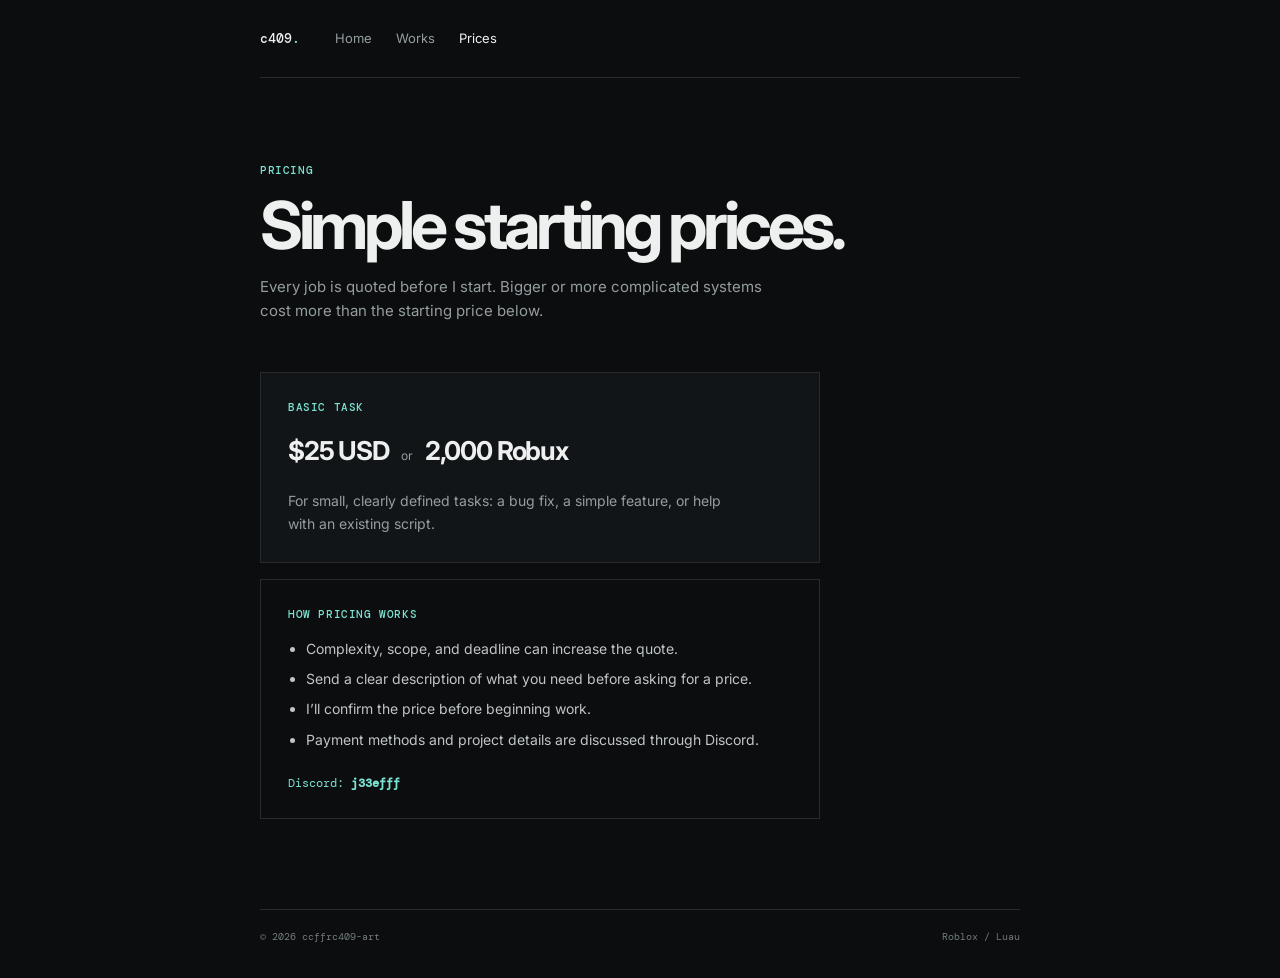
==== prices.html @ 84c1558b "Add simple home works and pricing pages" ====
<!doctype html>
<html lang="en">
  <head>
    <meta charset="UTF-8" /><meta name="viewport" content="width=device-width, initial-scale=1.0" />
    <meta name="description" content="Pricing for scripting work by ccffrc409-art." />
    <title>Prices | ccffrc409-art</title>
    <link rel="preconnect" href="https://fonts.googleapis.com" /><link rel="preconnect" href="https://fonts.gstatic.com" crossorigin />
    <link href="https://fonts.googleapis.com/css2?family=DM+Mono:wght@400;500&family=Inter:wght@400;500;600;700&display=swap" rel="stylesheet" />
    <link rel="stylesheet" href="style.css?v=20260714" />
  </head>
  <body>
    <header class="site-header"><a class="brand" href="index.html">c409<span>.</span></a><nav><a href="index.html">Home</a><a href="works.html">Works</a><a class="selected" href="prices.html">Prices</a></nav></header>
    <main class="page"><p class="eyebrow">Pricing</p><h1>Simple starting prices.</h1><p class="page-intro">Every job is quoted before I start. Bigger or more complicated systems cost more than the starting price below.</p><section class="price-card"><p class="eyebrow">Basic task</p><div class="price"><strong>$25 USD</strong><span>or</span><strong>2,000 Robux</strong></div><p>For small, clearly defined tasks: a bug fix, a simple feature, or help with an existing script.</p></section><section class="terms"><p class="eyebrow">How pricing works</p><ul><li>Complexity, scope, and deadline can increase the quote.</li><li>Send a clear description of what you need before asking for a price.</li><li>I’ll confirm the price before beginning work.</li><li>Payment methods and project details are discussed through Discord.</li></ul><p class="discord-contact">Discord: <b>j33efff</b></p></section></main>
    <footer><span>© 2026 ccffrc409-art</span><span>Roblox / Luau</span></footer>
  </body>
</html>
---- style.css ----
:root { --bg:#0b0d0f; --panel:#111518; --line:#252b2f; --text:#eef0ef; --muted:#959da0; --accent:#7be3d2; }
* { box-sizing:border-box; }
html, body { margin:0; background:var(--bg); color:var(--text); }
body { font:14px/1.65 Inter, Arial, sans-serif; }
.site-header, main, footer { width:min(760px, calc(100% - 40px)); margin:auto; }
.site-header { height:78px; border-bottom:1px solid var(--line); display:flex; align-items:center; gap:35px; }
.brand { font:500 13px 'DM Mono'; text-decoration:none; color:var(--text); }
.brand span, .eyebrow { color:var(--accent); }
nav { display:flex; gap:24px; }
nav a { color:var(--muted); font-size:13px; text-decoration:none; }
nav a:hover, nav .selected { color:var(--text); }
.home { padding:102px 0 92px; }
.eyebrow { font:500 11px 'DM Mono'; letter-spacing:.055em; text-transform:uppercase; margin:0; }
.home h1, .page h1 { font-size:clamp(42px, 6vw, 66px); letter-spacing:-.065em; line-height:1.01; margin:15px 0 22px; }
.intro { max-width:470px; margin:0; color:var(--muted); font-size:16px; }
.about-card { max-width:590px; margin-top:64px; padding:25px 27px; background:var(--panel); border:1px solid var(--line); }
.about-card > p:last-child { margin:15px 0 0; color:#c3c9c9; }
.links { max-width:590px; margin-top:14px; border-top:1px solid var(--line); }
.links a, .links div { display:grid; grid-template-columns:110px 1fr auto; align-items:center; padding:17px 2px; border-bottom:1px solid var(--line); color:var(--text); text-decoration:none; }
.links a:hover { color:var(--accent); }
.links span, .video-link span { font:11px 'DM Mono'; color:var(--muted); }
.links b { font-weight:500; }
.links i, .video-link i { font:12px 'DM Mono'; font-style:normal; }
.page { padding:85px 0 90px; }
.page h1 { margin-bottom:16px; }
.page-intro { max-width:510px; color:var(--muted); font-size:15px; margin:0 0 48px; }
.work-list { border-top:1px solid var(--line); max-width:660px; }
.video-link { display:grid; grid-template-columns:65px 1fr auto; align-items:center; gap:15px; min-height:90px; padding:18px 2px; border-bottom:1px solid var(--line); color:var(--text); text-decoration:none; }
.video-link:hover b, .video-link:hover i { color:var(--accent); }
.video-link b { display:block; font-size:16px; font-weight:500; }
.video-link small { color:var(--muted); font:11px 'DM Mono'; }
.note { margin-top:25px; color:var(--muted); font-size:12px; }
.price-card, .terms { max-width:560px; border:1px solid var(--line); padding:27px; }
.price-card { background:var(--panel); margin-bottom:16px; }
.price { display:flex; align-items:baseline; gap:12px; margin:16px 0; }
.price strong { font-size:26px; letter-spacing:-.045em; }
.price span { color:var(--muted); font-size:12px; }
.price-card > p:last-child { color:var(--muted); margin:0; max-width:440px; }
.terms ul { padding-left:18px; margin:16px 0 24px; color:#c0c5c5; }
.terms li { margin:7px 0; }
.discord-contact { color:var(--accent); font:12px 'DM Mono'; margin:0; }
footer { border-top:1px solid var(--line); display:flex; justify-content:space-between; padding:20px 0 35px; color:#727b7e; font:10px 'DM Mono'; }
@media (max-width:560px) { .site-header, main, footer { width:min(100% - 30px, 760px); } .site-header { height:66px; gap:25px; } nav { gap:15px; } .home { padding:72px 0; } .page { padding:65px 0; } .home h1, .page h1 { font-size:47px; } .links a, .links div { grid-template-columns:85px 1fr auto; } .video-link { grid-template-columns:40px 1fr; } .video-link i { grid-column:2; } .price { display:block; } .price span { display:block; margin:4px 0; } .about-card, .price-card, .terms { padding:22px; } footer { font-size:8px; } }
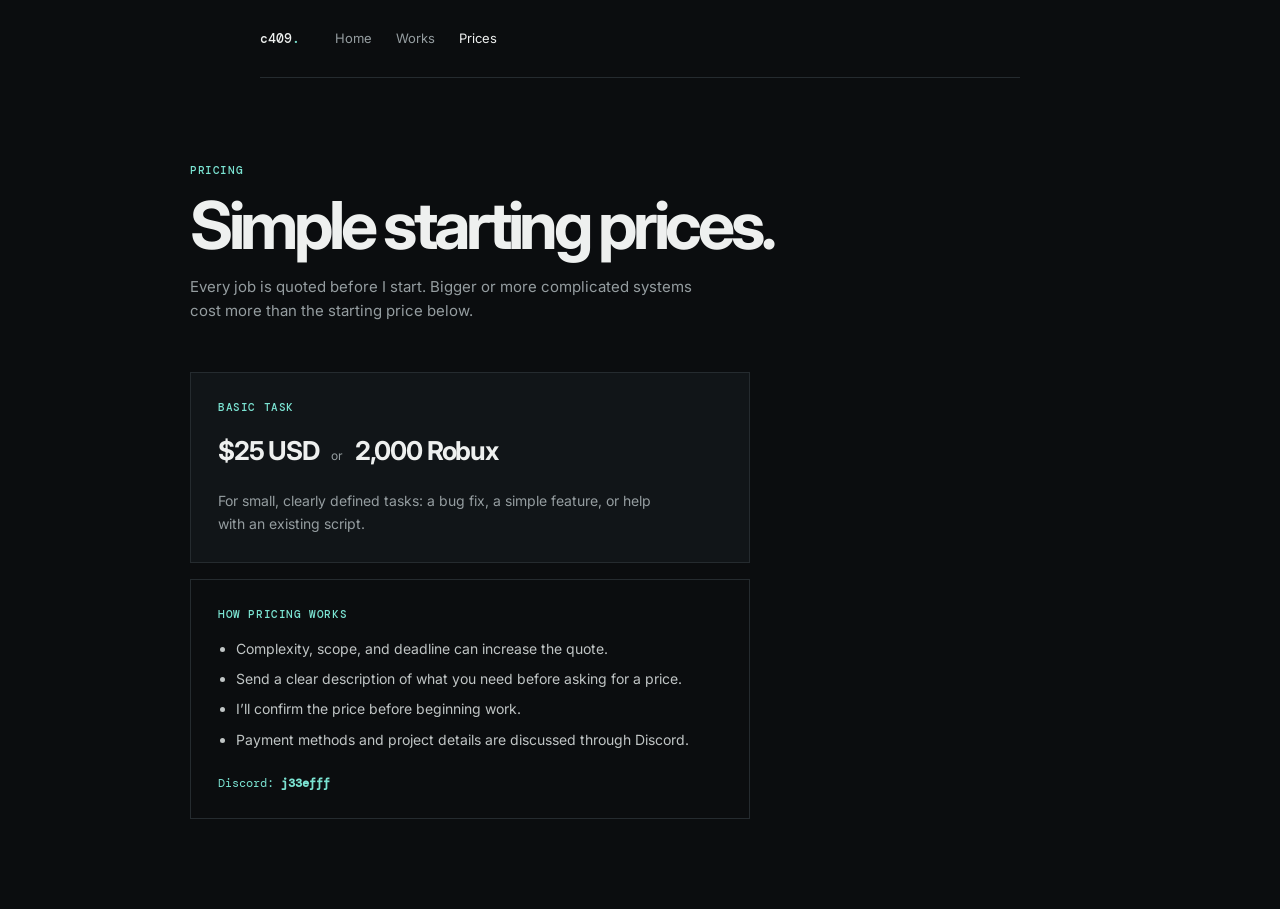
==== commit e7911505: "Remove site footer text" ====
--- a/prices.html
+++ b/prices.html
@@ -6,11 +6,11 @@
     <title>Prices | ccffrc409-art</title>
     <link rel="preconnect" href="https://fonts.googleapis.com" /><link rel="preconnect" href="https://fonts.gstatic.com" crossorigin />
     <link href="https://fonts.googleapis.com/css2?family=DM+Mono:wght@400;500&family=Inter:wght@400;500;600;700&display=swap" rel="stylesheet" />
-    <link rel="stylesheet" href="style.css?v=20260714" />
+    <link rel="stylesheet" href="style.css?v=20260714-2" />
   </head>
   <body>
-    <header class="site-header"><a class="brand" href="index.html">c409<span>.</span></a><nav><a href="index.html">Home</a><a href="works.html">Works</a><a class="selected" href="prices.html">Prices</a></nav></header>
+    <header class="site-header"><a class="brand" href="index.html?v=2">c409<span>.</span></a><nav><a href="index.html?v=2">Home</a><a href="works.html?v=2">Works</a><a class="selected" href="prices.html?v=2">Prices</a></nav></header>
     <main class="page"><p class="eyebrow">Pricing</p><h1>Simple starting prices.</h1><p class="page-intro">Every job is quoted before I start. Bigger or more complicated systems cost more than the starting price below.</p><section class="price-card"><p class="eyebrow">Basic task</p><div class="price"><strong>$25 USD</strong><span>or</span><strong>2,000 Robux</strong></div><p>For small, clearly defined tasks: a bug fix, a simple feature, or help with an existing script.</p></section><section class="terms"><p class="eyebrow">How pricing works</p><ul><li>Complexity, scope, and deadline can increase the quote.</li><li>Send a clear description of what you need before asking for a price.</li><li>I’ll confirm the price before beginning work.</li><li>Payment methods and project details are discussed through Discord.</li></ul><p class="discord-contact">Discord: <b>j33efff</b></p></section></main>
-    <footer><span>© 2026 ccffrc409-art</span><span>Roblox / Luau</span></footer>
+    
   </body>
 </html>
--- a/style.css
+++ b/style.css
@@ -15,20 +15,20 @@
 .intro { max-width:470px; margin:0; color:var(--muted); font-size:16px; }
 .about-card { max-width:590px; margin-top:64px; padding:25px 27px; background:var(--panel); border:1px solid var(--line); }
 .about-card > p:last-child { margin:15px 0 0; color:#c3c9c9; }
-.links { max-width:590px; margin-top:14px; border-top:1px solid var(--line); }
-.links a, .links div { display:grid; grid-template-columns:110px 1fr auto; align-items:center; padding:17px 2px; border-bottom:1px solid var(--line); color:var(--text); text-decoration:none; }
-.links a:hover { color:var(--accent); }
-.links span, .video-link span { font:11px 'DM Mono'; color:var(--muted); }
-.links b { font-weight:500; }
-.links i, .video-link i { font:12px 'DM Mono'; font-style:normal; }
-.page { padding:85px 0 90px; }
+.socials { display:flex; gap:12px; margin-top:25px; }
+.social { width:54px; height:54px; display:grid; place-items:center; border:1px solid var(--line); color:var(--text); text-decoration:none; background:var(--panel); font-size:21px; }
+.social:hover { color:var(--accent); border-color:var(--accent); }
+.social img { width:22px; height:22px; display:block; }
+.social span { position:absolute; width:1px; height:1px; padding:0; margin:-1px; overflow:hidden; clip:rect(0,0,0,0); white-space:nowrap; border:0; }
+.page { width:min(900px, calc(100% - 40px)); padding:85px 0 90px; }
 .page h1 { margin-bottom:16px; }
 .page-intro { max-width:510px; color:var(--muted); font-size:15px; margin:0 0 48px; }
-.work-list { border-top:1px solid var(--line); max-width:660px; }
-.video-link { display:grid; grid-template-columns:65px 1fr auto; align-items:center; gap:15px; min-height:90px; padding:18px 2px; border-bottom:1px solid var(--line); color:var(--text); text-decoration:none; }
-.video-link:hover b, .video-link:hover i { color:var(--accent); }
-.video-link b { display:block; font-size:16px; font-weight:500; }
-.video-link small { color:var(--muted); font:11px 'DM Mono'; }
+.video-grid { display:grid; grid-template-columns:repeat(2, 1fr); gap:18px; max-width:900px; }
+.video-grid article { border:1px solid var(--line); background:var(--panel); overflow:hidden; }
+.video-grid video { width:100%; display:block; aspect-ratio:16/9; object-fit:cover; background:#060708; }
+.video-grid article > div { display:flex; align-items:center; gap:12px; padding:13px 15px; }
+.video-grid span { color:var(--accent); font:11px 'DM Mono'; }
+.video-grid b { font-size:14px; font-weight:500; }
 .note { margin-top:25px; color:var(--muted); font-size:12px; }
 .price-card, .terms { max-width:560px; border:1px solid var(--line); padding:27px; }
 .price-card { background:var(--panel); margin-bottom:16px; }
@@ -40,4 +40,4 @@
 .terms li { margin:7px 0; }
 .discord-contact { color:var(--accent); font:12px 'DM Mono'; margin:0; }
 footer { border-top:1px solid var(--line); display:flex; justify-content:space-between; padding:20px 0 35px; color:#727b7e; font:10px 'DM Mono'; }
-@media (max-width:560px) { .site-header, main, footer { width:min(100% - 30px, 760px); } .site-header { height:66px; gap:25px; } nav { gap:15px; } .home { padding:72px 0; } .page { padding:65px 0; } .home h1, .page h1 { font-size:47px; } .links a, .links div { grid-template-columns:85px 1fr auto; } .video-link { grid-template-columns:40px 1fr; } .video-link i { grid-column:2; } .price { display:block; } .price span { display:block; margin:4px 0; } .about-card, .price-card, .terms { padding:22px; } footer { font-size:8px; } }
+@media (max-width:560px) { .site-header, main, footer, .page { width:min(100% - 30px, 760px); } .site-header { height:66px; gap:25px; } nav { gap:15px; } .home { padding:72px 0; } .page { padding:65px 0; } .home h1, .page h1 { font-size:47px; } .video-grid { grid-template-columns:1fr; } .price { display:block; } .price span { display:block; margin:4px 0; } .about-card, .price-card, .terms { padding:22px; } footer { font-size:8px; } }
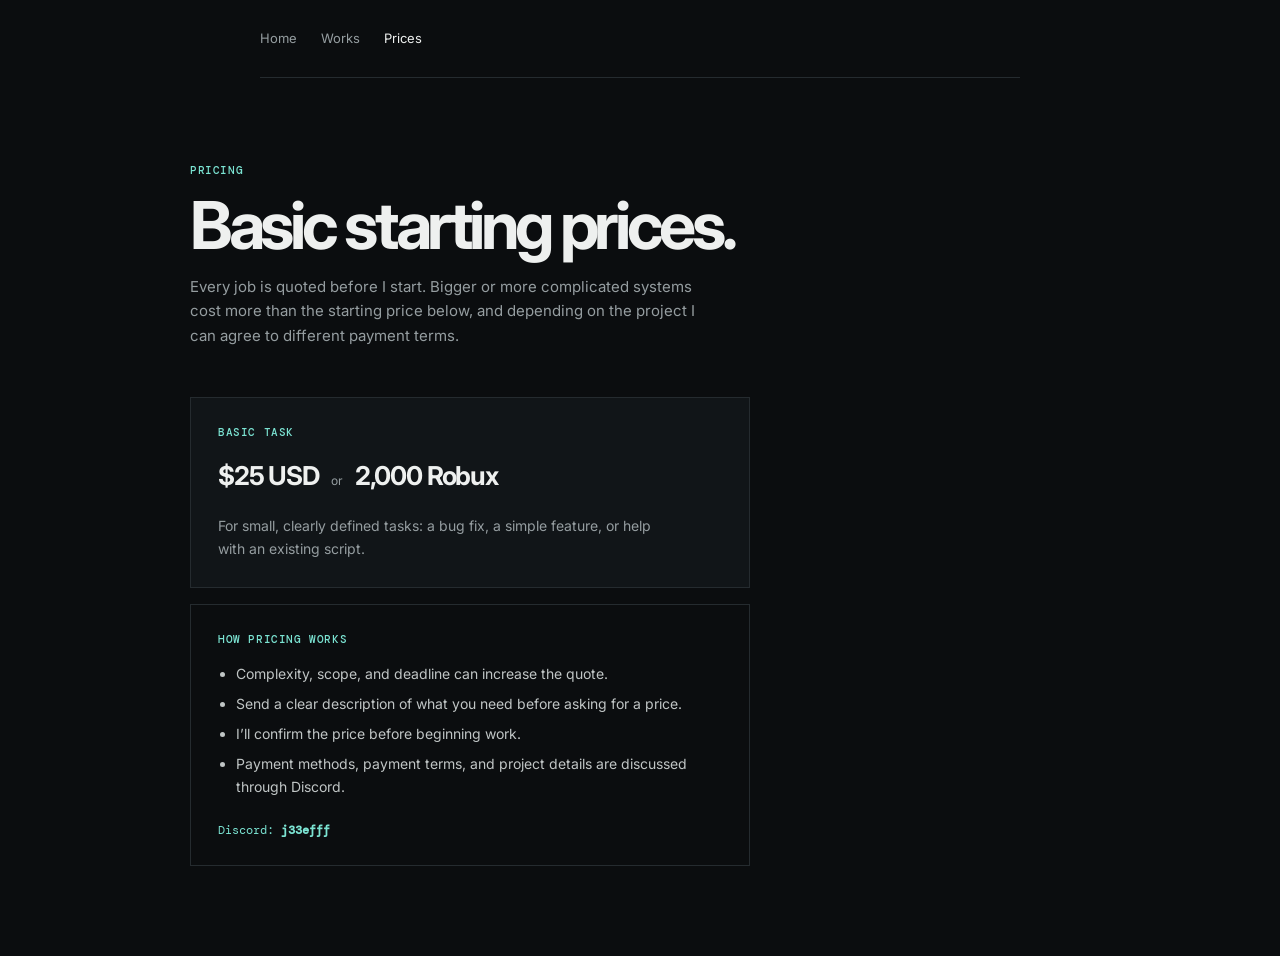
==== commit 8e73984f: "Update pricing terms and simplify navigation" ====
--- a/prices.html
+++ b/prices.html
@@ -9,8 +9,8 @@
     <link rel="stylesheet" href="style.css?v=20260714-2" />
   </head>
   <body>
-    <header class="site-header"><a class="brand" href="index.html?v=2">c409<span>.</span></a><nav><a href="index.html?v=2">Home</a><a href="works.html?v=2">Works</a><a class="selected" href="prices.html?v=2">Prices</a></nav></header>
-    <main class="page"><p class="eyebrow">Pricing</p><h1>Simple starting prices.</h1><p class="page-intro">Every job is quoted before I start. Bigger or more complicated systems cost more than the starting price below.</p><section class="price-card"><p class="eyebrow">Basic task</p><div class="price"><strong>$25 USD</strong><span>or</span><strong>2,000 Robux</strong></div><p>For small, clearly defined tasks: a bug fix, a simple feature, or help with an existing script.</p></section><section class="terms"><p class="eyebrow">How pricing works</p><ul><li>Complexity, scope, and deadline can increase the quote.</li><li>Send a clear description of what you need before asking for a price.</li><li>I’ll confirm the price before beginning work.</li><li>Payment methods and project details are discussed through Discord.</li></ul><p class="discord-contact">Discord: <b>j33efff</b></p></section></main>
+    <header class="site-header"><nav><a href="index.html?v=2">Home</a><a href="works.html?v=2">Works</a><a class="selected" href="prices.html?v=2">Prices</a></nav></header>
+    <main class="page"><p class="eyebrow">Pricing</p><h1>Basic starting prices.</h1><p class="page-intro">Every job is quoted before I start. Bigger or more complicated systems cost more than the starting price below, and depending on the project I can agree to different payment terms.</p><section class="price-card"><p class="eyebrow">Basic task</p><div class="price"><strong>$25 USD</strong><span>or</span><strong>2,000 Robux</strong></div><p>For small, clearly defined tasks: a bug fix, a simple feature, or help with an existing script.</p></section><section class="terms"><p class="eyebrow">How pricing works</p><ul><li>Complexity, scope, and deadline can increase the quote.</li><li>Send a clear description of what you need before asking for a price.</li><li>I’ll confirm the price before beginning work.</li><li>Payment methods, payment terms, and project details are discussed through Discord.</li></ul><p class="discord-contact">Discord: <b>j33efff</b></p></section></main>
     
   </body>
 </html>
